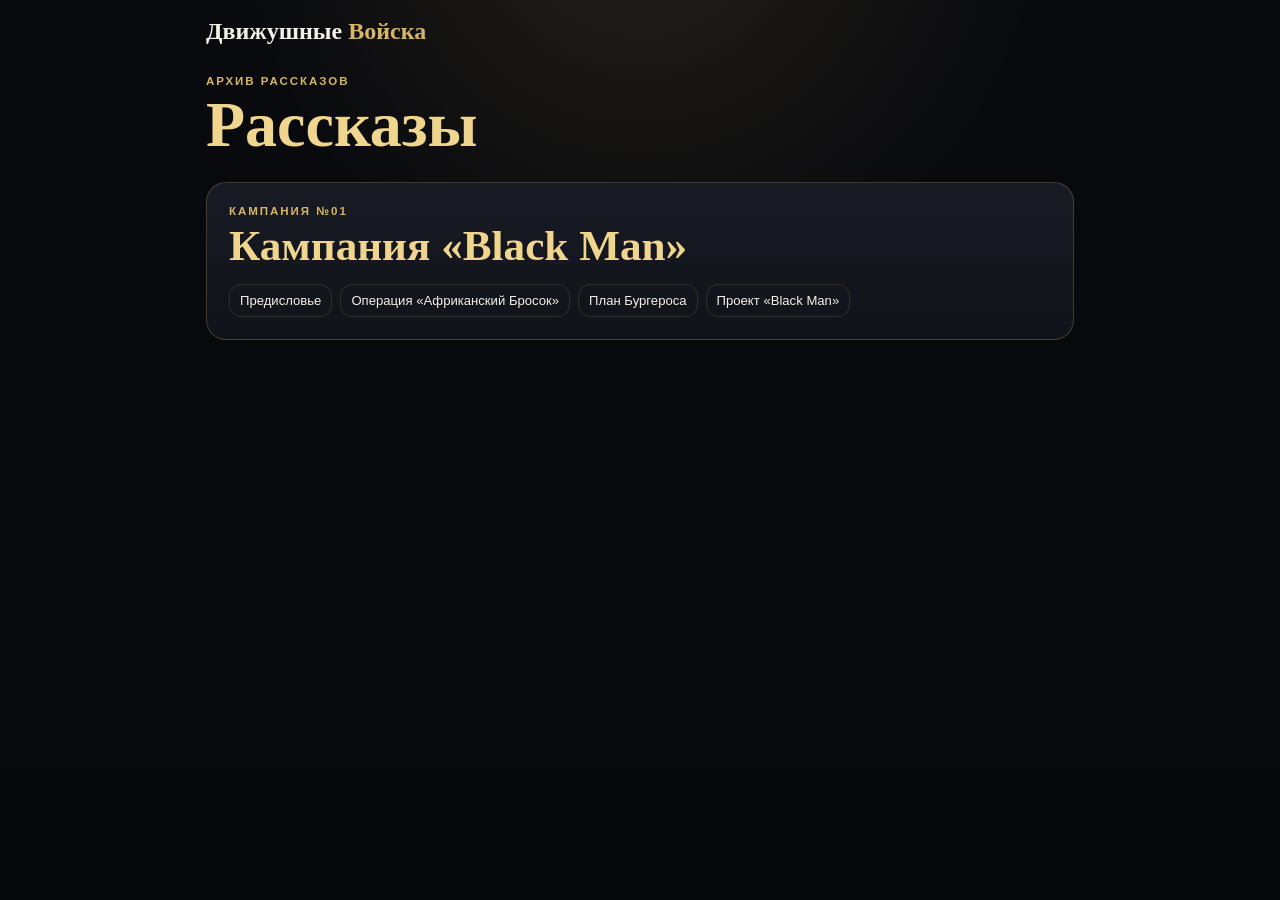
==== stories.html @ 13c2faf0 "Add files via upload" ====
<!DOCTYPE html>
<html lang="ru">
<head>
    <meta charset="UTF-8">
    <meta name="viewport" content="width=device-width, initial-scale=1, viewport-fit=cover">
    <meta name="theme-color" content="#07080b">
    <title>Рассказы</title>
    <style>

:root{
    --bg:#07080b;--panel:#11131a;--panel2:#181b24;
    --text:#f5f0e6;--muted:#aaa7a0;--gold:#d8b567;
    --gold2:#f0d58e;--line:rgba(216,181,103,.24);
}
*{box-sizing:border-box}
html{background:var(--bg)}
body{
    margin:0;min-height:100vh;background:
    radial-gradient(circle at 50% -10%,rgba(216,181,103,.13),transparent 34%),
    linear-gradient(180deg,#090a0e,#07080b);
    color:var(--text);font-family:Inter,Arial,sans-serif;
}
.page{width:min(100%,900px);margin:auto;padding:18px 16px 60px}
.brand{font-family:Georgia,serif;font-size:1.5rem;font-weight:700;margin-bottom:30px}
.brand span{color:var(--gold)}
.story{padding-top:15px}
.breadcrumb{color:var(--muted);font-size:.8rem;line-height:1.5;margin-bottom:10px}
h1{margin:0;font:700 clamp(2.2rem,8vw,4rem)/.95 Georgia,serif;color:var(--gold2)}
.chapter{margin:8px 0 28px;color:var(--gold);font-size:.78rem;font-weight:800;letter-spacing:.14em;text-transform:uppercase}
.story-text{
    padding:24px 20px;border:1px solid var(--line);border-radius:22px;
    background:linear-gradient(180deg,var(--panel2),var(--panel));
}
.story-text p{margin:0 0 18px;color:#e9e4da;font-size:.96rem;line-height:1.85}
.story-text p:last-child{margin-bottom:0}
.story-nav{display:flex;gap:10px;margin-top:24px}
.story-nav a{
    flex:1;padding:14px 16px;border:1px solid var(--line);border-radius:15px;
    background:rgba(216,181,103,.045);color:var(--gold2);
    font-weight:700;text-align:center;
}
.story-nav .disabled{visibility:hidden}
@media(max-width:520px){
    .story-nav{flex-direction:column}
    .story-nav .disabled{display:none}
    .story-text{padding:20px 16px}
}

.story-card{
    display:block;padding:22px;border:1px solid var(--line);border-radius:20px;
    background:linear-gradient(180deg,var(--panel2),var(--panel));text-decoration:none;color:inherit;
}
.story-card h2{margin:4px 0 14px;font:700 clamp(1.9rem,7vw,2.7rem) Georgia,serif;color:var(--gold2)}
.parts{display:flex;flex-wrap:wrap;gap:8px}
.part{padding:8px 10px;border:1px solid rgba(216,181,103,.16);border-radius:12px;font-size:.82rem}
.kicker{color:var(--gold);font-size:.72rem;font-weight:800;letter-spacing:.17em;text-transform:uppercase}
    </style>
</head>
<body>
    <div class="page">
        <div class="brand">Движушные <span>Войска</span></div>

        <main>
            <div class="kicker">Архив рассказов</div>
            <h1 style="margin:8px 0 26px;">Рассказы</h1>

            <a class="story-card" href="stories/black-man.html">
                <div class="kicker">Кампания №01</div>
                <h2>Кампания «Black Man»</h2>

                <div class="parts">
                    <span class="part">Предисловье</span>
                    <span class="part">Операция «Африканский Бросок»</span>
                    <span class="part">План Бургероса</span>
                    <span class="part">Проект «Black Man»</span>
                </div>
            </a>
        </main>
    </div>
</body>
</html>
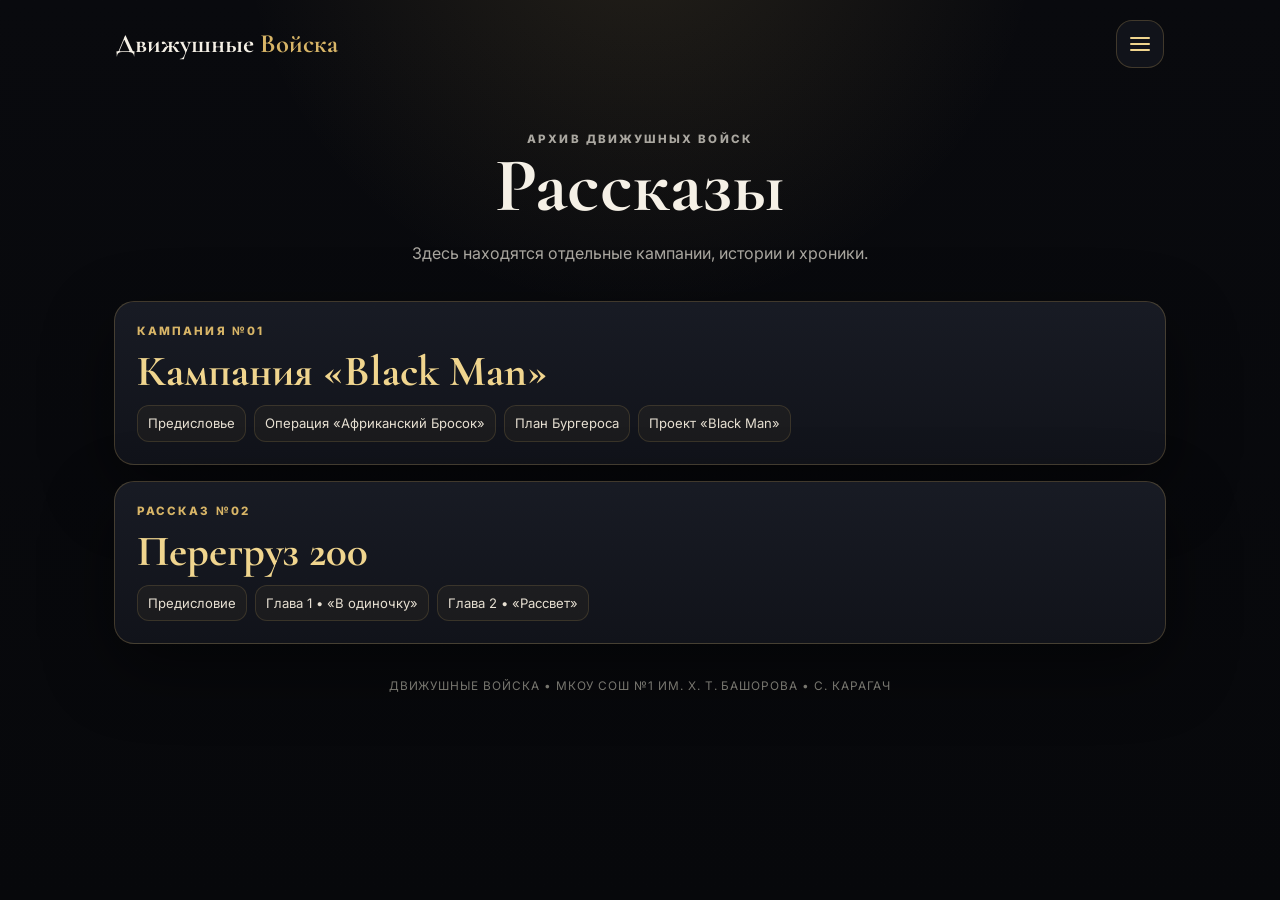
==== commit 46091d99: "Update stories.html" ====
--- a/stories.html
+++ b/stories.html
@@ -1,81 +1,190 @@
 <!DOCTYPE html>
 <html lang="ru">
+
 <head>
     <meta charset="UTF-8">
-    <meta name="viewport" content="width=device-width, initial-scale=1, viewport-fit=cover">
+
+    <meta
+        name="viewport"
+        content="width=device-width, initial-scale=1, viewport-fit=cover"
+    >
+
     <meta name="theme-color" content="#07080b">
-    <title>Рассказы</title>
-    <style>
 
-:root{
-    --bg:#07080b;--panel:#11131a;--panel2:#181b24;
-    --text:#f5f0e6;--muted:#aaa7a0;--gold:#d8b567;
-    --gold2:#f0d58e;--line:rgba(216,181,103,.24);
-}
-*{box-sizing:border-box}
-html{background:var(--bg)}
-body{
-    margin:0;min-height:100vh;background:
-    radial-gradient(circle at 50% -10%,rgba(216,181,103,.13),transparent 34%),
-    linear-gradient(180deg,#090a0e,#07080b);
-    color:var(--text);font-family:Inter,Arial,sans-serif;
-}
-.page{width:min(100%,900px);margin:auto;padding:18px 16px 60px}
-.brand{font-family:Georgia,serif;font-size:1.5rem;font-weight:700;margin-bottom:30px}
-.brand span{color:var(--gold)}
-.story{padding-top:15px}
-.breadcrumb{color:var(--muted);font-size:.8rem;line-height:1.5;margin-bottom:10px}
-h1{margin:0;font:700 clamp(2.2rem,8vw,4rem)/.95 Georgia,serif;color:var(--gold2)}
-.chapter{margin:8px 0 28px;color:var(--gold);font-size:.78rem;font-weight:800;letter-spacing:.14em;text-transform:uppercase}
-.story-text{
-    padding:24px 20px;border:1px solid var(--line);border-radius:22px;
-    background:linear-gradient(180deg,var(--panel2),var(--panel));
-}
-.story-text p{margin:0 0 18px;color:#e9e4da;font-size:.96rem;line-height:1.85}
-.story-text p:last-child{margin-bottom:0}
-.story-nav{display:flex;gap:10px;margin-top:24px}
-.story-nav a{
-    flex:1;padding:14px 16px;border:1px solid var(--line);border-radius:15px;
-    background:rgba(216,181,103,.045);color:var(--gold2);
-    font-weight:700;text-align:center;
-}
-.story-nav .disabled{visibility:hidden}
-@media(max-width:520px){
-    .story-nav{flex-direction:column}
-    .story-nav .disabled{display:none}
-    .story-text{padding:20px 16px}
-}
+    <title>Рассказы • Движушные Войска</title>
 
-.story-card{
-    display:block;padding:22px;border:1px solid var(--line);border-radius:20px;
-    background:linear-gradient(180deg,var(--panel2),var(--panel));text-decoration:none;color:inherit;
-}
-.story-card h2{margin:4px 0 14px;font:700 clamp(1.9rem,7vw,2.7rem) Georgia,serif;color:var(--gold2)}
-.parts{display:flex;flex-wrap:wrap;gap:8px}
-.part{padding:8px 10px;border:1px solid rgba(216,181,103,.16);border-radius:12px;font-size:.82rem}
-.kicker{color:var(--gold);font-size:.72rem;font-weight:800;letter-spacing:.17em;text-transform:uppercase}
-    </style>
+    <link rel="stylesheet" href="css/style.css">
 </head>
+
 <body>
-    <div class="page">
-        <div class="brand">Движушные <span>Войска</span></div>
 
-        <main>
-            <div class="kicker">Архив рассказов</div>
-            <h1 style="margin:8px 0 26px;">Рассказы</h1>
+    <div class="site">
 
-            <a class="story-card" href="stories/black-man.html">
-                <div class="kicker">Кампания №01</div>
-                <h2>Кампания «Black Man»</h2>
 
-                <div class="parts">
-                    <span class="part">Предисловье</span>
-                    <span class="part">Операция «Африканский Бросок»</span>
-                    <span class="part">План Бургероса</span>
-                    <span class="part">Проект «Black Man»</span>
+        <header class="topbar">
+
+            <a class="brand" href="index.html">
+                Движушные <span>Войска</span>
+            </a>
+
+            <button
+                class="menu-btn"
+                data-menu
+                aria-label="Открыть меню"
+            >
+                <span class="bars">
+                    <i></i>
+                    <i></i>
+                    <i></i>
+                </span>
+            </button>
+
+        </header>
+
+
+        <section class="hero-copy">
+
+            <p class="kicker">
+                Архив Движушных Войск
+            </p>
+
+            <h1>
+                Рассказы
+            </h1>
+
+            <p>
+                Здесь находятся отдельные кампании, истории и хроники.
+            </p>
+
+        </section>
+
+
+        <section class="stories">
+
+            <a
+                class="story-card"
+                href="stories/black-man/index.html"
+            >
+
+                <p class="kicker">
+                    Кампания №01
+                </p>
+
+                <h2>
+                    Кампания «Black Man»
+                </h2>
+
+                <div class="story-parts">
+
+                    <span class="story-part">
+                        Предисловье
+                    </span>
+
+                    <span class="story-part">
+                        Операция «Африканский Бросок»
+                    </span>
+
+                    <span class="story-part">
+                        План Бургероса
+                    </span>
+
+                    <span class="story-part">
+                        Проект «Black Man»
+                    </span>
+
                 </div>
+
             </a>
-        </main>
+
+
+            <a
+                class="story-card"
+                href="stories/peregruz-200/index.html"
+            >
+
+                <p class="kicker">
+                    Рассказ №02
+                </p>
+
+                <h2>
+                    Перегруз 200
+                </h2>
+
+                <div class="story-parts">
+
+                    <span class="story-part">
+                        Предисловие
+                    </span>
+
+                    <span class="story-part">
+                        Глава 1 • «В одиночку»
+                    </span>
+
+                    <span class="story-part">
+                        Глава 2 • «Рассвет»
+                    </span>
+
+                </div>
+
+            </a>
+
+        </section>
+
+
+        <footer class="footer">
+            Движушные Войска • МКОУ СОШ №1 им. Х. Т. Башорова • с. Карагач
+        </footer>
+
     </div>
+
+
+    <div class="drawer" id="drawer">
+
+        <div class="backdrop" data-close></div>
+
+        <aside class="panel">
+
+            <div class="panel-head">
+
+                <div class="panel-title">
+                    Меню
+                </div>
+
+                <button
+                    class="close"
+                    data-close
+                    aria-label="Закрыть"
+                >
+                    ×
+                </button>
+
+            </div>
+
+            <nav class="nav">
+                
+                <a class="" href="index.html">
+                    Главное меню
+                    <small>Главная страница</small>
+                </a>
+                <a class="" href="memes.html">
+                    Мемы
+                    <small>Будет добавлено позже</small>
+                </a>
+                <a class="active" href="stories.html">
+                    Рассказы
+                    <small>Кампании и хроники</small>
+                </a>
+                <a class="" href="dossier.html">
+                    Досье
+                    <small>Состав Движушных Войск</small>
+                </a>
+            </nav>
+
+        </aside>
+
+    </div>
+
+    <script src="js/menu.js"></script>
+
 </body>
 </html>
--- a/css/style.css
+++ b/css/style.css
@@ -0,0 +1,624 @@
+
+@import url("https://fonts.googleapis.com/css2?family=Cormorant+Garamond:wght@500;600;700&family=Inter:wght@400;500;600;700;800&display=swap");
+
+:root {
+    --bg: #07080b;
+    --panel: #11131a;
+    --panel-2: #181b24;
+    --text: #f5f0e6;
+    --muted: #aaa7a0;
+    --gold: #d8b567;
+    --gold-light: #f0d58e;
+    --line: rgba(216, 181, 103, 0.24);
+    --radius: 24px;
+    --shadow: 0 24px 70px rgba(0, 0, 0, 0.45);
+}
+
+* {
+    box-sizing: border-box;
+    -webkit-tap-highlight-color: transparent;
+}
+
+html {
+    background: var(--bg);
+    scroll-behavior: smooth;
+}
+
+body {
+    margin: 0;
+    min-height: 100vh;
+    color: var(--text);
+    font-family: "Inter", sans-serif;
+    background:
+        radial-gradient(
+            circle at 50% -10%,
+            rgba(216, 181, 103, 0.13),
+            transparent 34%
+        ),
+        linear-gradient(180deg, #090a0e, #07080b);
+}
+
+body::before {
+    content: "";
+    position: fixed;
+    inset: 0;
+    pointer-events: none;
+    opacity: 0.045;
+    background-image:
+        linear-gradient(rgba(255,255,255,.1) 1px, transparent 1px),
+        linear-gradient(90deg, rgba(255,255,255,.1) 1px, transparent 1px);
+    background-size: 34px 34px;
+}
+
+a {
+    color: inherit;
+    text-decoration: none;
+}
+
+button {
+    font: inherit;
+}
+
+.site {
+    width: min(100%, 1100px);
+    margin: 0 auto;
+    padding: 14px 14px 60px;
+}
+
+/* ===== Верхняя панель ===== */
+
+.topbar {
+    display: flex;
+    align-items: center;
+    justify-content: space-between;
+    padding: 6px 2px 14px;
+    position: relative;
+    z-index: 20;
+}
+
+.brand {
+    font-family: "Cormorant Garamond", serif;
+    font-size: 1.65rem;
+    font-weight: 700;
+}
+
+.brand span {
+    color: var(--gold);
+}
+
+.menu-btn {
+    width: 48px;
+    height: 48px;
+    border: 1px solid var(--line);
+    border-radius: 16px;
+    background: var(--panel);
+    color: var(--gold-light);
+    display: grid;
+    place-items: center;
+    cursor: pointer;
+}
+
+.bars {
+    width: 20px;
+    display: grid;
+    gap: 4px;
+}
+
+.bars i {
+    display: block;
+    height: 2px;
+    background: currentColor;
+    border-radius: 99px;
+}
+
+/* ===== Боковое меню ===== */
+
+.drawer {
+    position: fixed;
+    inset: 0;
+    z-index: 100;
+    visibility: hidden;
+    pointer-events: none;
+}
+
+.drawer.open {
+    visibility: visible;
+    pointer-events: auto;
+}
+
+.backdrop {
+    position: absolute;
+    inset: 0;
+    background: rgba(0, 0, 0, 0.68);
+    backdrop-filter: blur(5px);
+}
+
+.panel {
+    position: absolute;
+    top: 0;
+    right: 0;
+    width: min(86vw, 370px);
+    height: 100%;
+    padding: 18px;
+    background: #101219;
+    border-left: 1px solid var(--line);
+    transform: translateX(100%);
+    transition: transform 0.28s ease;
+    box-shadow: -24px 0 70px rgba(0, 0, 0, 0.45);
+}
+
+.drawer.open .panel {
+    transform: translateX(0);
+}
+
+.panel-head {
+    display: flex;
+    align-items: center;
+    justify-content: space-between;
+    margin-bottom: 28px;
+}
+
+.panel-title {
+    font-family: "Cormorant Garamond", serif;
+    font-size: 2rem;
+    font-weight: 700;
+}
+
+.close {
+    border: 0;
+    background: none;
+    color: #d9d6cf;
+    font-size: 2rem;
+    cursor: pointer;
+}
+
+.nav {
+    display: grid;
+    gap: 9px;
+}
+
+.nav a {
+    padding: 15px;
+    border: 1px solid rgba(216, 181, 103, 0.14);
+    border-radius: 16px;
+    background: rgba(255, 255, 255, 0.018);
+    font-weight: 700;
+}
+
+.nav a.active,
+.nav a:hover {
+    border-color: var(--line);
+    background: rgba(216, 181, 103, 0.08);
+    color: var(--gold-light);
+}
+
+.nav small {
+    display: block;
+    margin-top: 3px;
+    color: var(--muted);
+    font-weight: 400;
+}
+
+/* ===== Главная ===== */
+
+.banner {
+    overflow: hidden;
+    border: 1px solid var(--line);
+    border-radius: var(--radius);
+    background: #0e1016;
+    box-shadow: var(--shadow);
+}
+
+.banner img {
+    width: 100%;
+    display: block;
+    max-height: 460px;
+    object-fit: cover;
+}
+
+.fallback {
+    min-height: 220px;
+    display: grid;
+    place-items: center;
+    color: var(--gold-light);
+    font: 700 clamp(2rem, 8vw, 4rem) "Cormorant Garamond", serif;
+}
+
+.hero-copy {
+    padding: 30px 6px 34px;
+    text-align: center;
+}
+
+.kicker {
+    margin: 0 0 12px;
+    color: var(--gold);
+    font-size: 0.72rem;
+    font-weight: 800;
+    letter-spacing: 0.18em;
+    text-transform: uppercase;
+}
+
+.hero-copy h1 {
+    margin: 0;
+    font-family: "Cormorant Garamond", serif;
+    font-size: clamp(2.4rem, 8vw, 4.8rem);
+    line-height: 0.94;
+}
+
+.hero-copy p {
+    max-width: 760px;
+    margin: 18px auto 0;
+    color: var(--muted);
+    line-height: 1.7;
+}
+
+.quick {
+    display: grid;
+    grid-template-columns: repeat(2, minmax(0, 1fr));
+    gap: 12px;
+}
+
+.quick-card {
+    display: block;
+    padding: 20px;
+    border: 1px solid var(--line);
+    border-radius: 19px;
+    background: linear-gradient(180deg, var(--panel-2), var(--panel));
+    box-shadow: var(--shadow);
+}
+
+.quick-card strong {
+    display: block;
+    color: var(--gold-light);
+    font: 700 1.55rem "Cormorant Garamond", serif;
+}
+
+.quick-card span {
+    color: var(--muted);
+    font-size: 0.8rem;
+}
+
+/* ===== Досье ===== */
+
+.dossier {
+    display: grid;
+    grid-template-columns: 1fr;
+    gap: 18px;
+}
+
+.card {
+    position: relative;
+    overflow: hidden;
+    border: 1px solid var(--line);
+    border-radius: var(--radius);
+    background: linear-gradient(180deg, var(--panel-2), var(--panel));
+    box-shadow: var(--shadow);
+}
+
+.card::before {
+    content: "";
+    position: absolute;
+    top: 0;
+    left: 0;
+    right: 0;
+    height: 3px;
+    background: linear-gradient(
+        90deg,
+        transparent,
+        var(--gold),
+        transparent
+    );
+}
+
+.card-head {
+    display: grid;
+    grid-template-columns: 92px minmax(0, 1fr);
+    gap: 14px;
+    align-items: center;
+    padding: 19px 18px 10px;
+}
+
+.photo {
+    width: 92px;
+    aspect-ratio: 1;
+    display: grid;
+    place-items: center;
+    overflow: hidden;
+    border: 1px solid rgba(216, 181, 103, 0.35);
+    border-radius: 18px;
+    background: #101219;
+    color: #777;
+}
+
+.photo img {
+    width: 100%;
+    height: 100%;
+    display: block;
+    object-fit: cover;
+}
+
+.photo-fallback {
+    display: none;
+}
+
+.card-label,
+.block-title {
+    color: var(--gold);
+    font-size: 0.7rem;
+    font-weight: 800;
+    letter-spacing: 0.15em;
+    text-transform: uppercase;
+}
+
+.card-label {
+    margin: 0 0 5px;
+}
+
+.name {
+    margin: 0;
+    font: 700 clamp(1.8rem, 6vw, 2.4rem) / 1 "Cormorant Garamond", serif;
+}
+
+.content {
+    padding: 8px 18px 22px;
+}
+
+.block-title {
+    margin: 16px 0 8px;
+}
+
+.description {
+    margin: 0;
+    color: #e8e4db;
+    font-size: 0.92rem;
+    line-height: 1.72;
+}
+
+.awards {
+    display: grid;
+    gap: 8px;
+    margin: 0;
+    padding: 0;
+    list-style: none;
+}
+
+.award {
+    padding: 11px 12px;
+    border: 1px solid rgba(216, 181, 103, 0.13);
+    border-radius: 14px;
+    background: rgba(216, 181, 103, 0.045);
+    color: #efe9db;
+    font-size: 0.86rem;
+    line-height: 1.45;
+}
+
+.award::before {
+    content: "✦";
+    margin-right: 8px;
+    color: var(--gold);
+}
+
+.award-empty {
+    color: var(--muted);
+    border-style: dashed;
+}
+
+/* ===== Каталог рассказов ===== */
+
+.stories {
+    display: grid;
+    gap: 16px;
+}
+
+.story-card {
+    display: block;
+    padding: 22px;
+    border: 1px solid var(--line);
+    border-radius: 20px;
+    background: linear-gradient(180deg, var(--panel-2), var(--panel));
+    box-shadow: var(--shadow);
+    transition: transform 0.2s ease, border-color 0.2s ease;
+}
+
+.story-card:hover,
+.story-card:focus-visible {
+    transform: translateY(-2px);
+    border-color: var(--gold);
+}
+
+.story-card h2 {
+    margin: 4px 0 12px;
+    color: var(--gold-light);
+    font: 700 clamp(1.9rem, 7vw, 2.7rem) / 1 "Cormorant Garamond", serif;
+}
+
+.story-parts {
+    display: flex;
+    flex-wrap: wrap;
+    gap: 8px;
+}
+
+.story-part {
+    padding: 8px 10px;
+    border: 1px solid rgba(216, 181, 103, 0.16);
+    border-radius: 12px;
+    background: rgba(216, 181, 103, 0.045);
+    color: #e7e0d2;
+    font-size: 0.82rem;
+    line-height: 1.4;
+}
+
+/* ===== Страница рассказа ===== */
+
+.story-reading {
+    width: min(100%, 850px);
+    margin: 0 auto;
+}
+
+.story-breadcrumb {
+    margin: 0 0 10px;
+    color: var(--muted);
+    font-size: 0.78rem;
+    line-height: 1.5;
+}
+
+.story-title {
+    margin: 0;
+    color: var(--gold-light);
+    font: 700 clamp(2rem, 7vw, 3.5rem) / 0.95 "Cormorant Garamond", serif;
+}
+
+.chapter-title {
+    margin: 7px 0 26px;
+    color: var(--gold);
+    font-size: 0.78rem;
+    font-weight: 800;
+    letter-spacing: 0.15em;
+    text-transform: uppercase;
+}
+
+.story-text {
+    padding: 24px 20px;
+    border: 1px solid var(--line);
+    border-radius: 20px;
+    background: linear-gradient(180deg, var(--panel-2), var(--panel));
+    box-shadow: var(--shadow);
+}
+
+.story-text p {
+    margin: 0 0 18px;
+    color: #e8e4db;
+    font-size: 0.96rem;
+    line-height: 1.85;
+}
+
+.story-text p:last-child {
+    margin-bottom: 0;
+}
+
+.story-video {
+    margin-top: 18px;
+    overflow: hidden;
+    border: 1px solid var(--line);
+    border-radius: 20px;
+    background: #050608;
+    box-shadow: var(--shadow);
+}
+
+.story-video video {
+    width: 100%;
+    height: auto;
+    display: block;
+    background: #000;
+}
+
+.video-caption {
+    margin: 0;
+    padding: 12px 15px;
+    color: var(--muted);
+    font-size: 0.78rem;
+    line-height: 1.5;
+}
+
+.story-nav {
+    display: flex;
+    gap: 10px;
+    margin-top: 24px;
+}
+
+.story-nav a {
+    flex: 1;
+    padding: 14px 16px;
+    border: 1px solid var(--line);
+    border-radius: 15px;
+    background: rgba(216, 181, 103, 0.045);
+    color: var(--gold-light);
+    font-weight: 700;
+    text-align: center;
+}
+
+.story-nav a.disabled {
+    visibility: hidden;
+}
+
+/* ===== Подвал ===== */
+
+.footer {
+    padding: 35px 0 8px;
+    text-align: center;
+    color: #77766f;
+    font-size: 0.74rem;
+    letter-spacing: 0.08em;
+    text-transform: uppercase;
+}
+
+/* ===== Адаптация ===== */
+
+@media (min-width: 760px) {
+    .site {
+        padding-inline: 24px;
+    }
+
+    .quick {
+        grid-template-columns: repeat(4, 1fr);
+    }
+
+    .dossier {
+        grid-template-columns: repeat(2, minmax(0, 1fr));
+    }
+
+    .card:first-child {
+        grid-column: 1 / -1;
+    }
+
+    .card-head {
+        grid-template-columns: 120px minmax(0, 1fr);
+        padding: 24px 24px 10px;
+    }
+
+    .photo {
+        width: 120px;
+        border-radius: 22px;
+    }
+
+    .content {
+        padding: 8px 24px 27px;
+    }
+}
+
+@media (max-width: 520px) {
+    .story-nav {
+        flex-direction: column;
+    }
+
+    .story-nav a.disabled {
+        display: none;
+    }
+
+    .story-text {
+        padding: 20px 16px;
+    }
+}
+
+@media (max-width: 380px) {
+    .site {
+        padding-inline: 11px;
+    }
+
+    .card-head {
+        grid-template-columns: 78px minmax(0, 1fr);
+    }
+
+    .photo {
+        width: 78px;
+        border-radius: 16px;
+    }
+
+    .description {
+        font-size: 0.88rem;
+    }
+
+    .award {
+        font-size: 0.82rem;
+    }
+}
